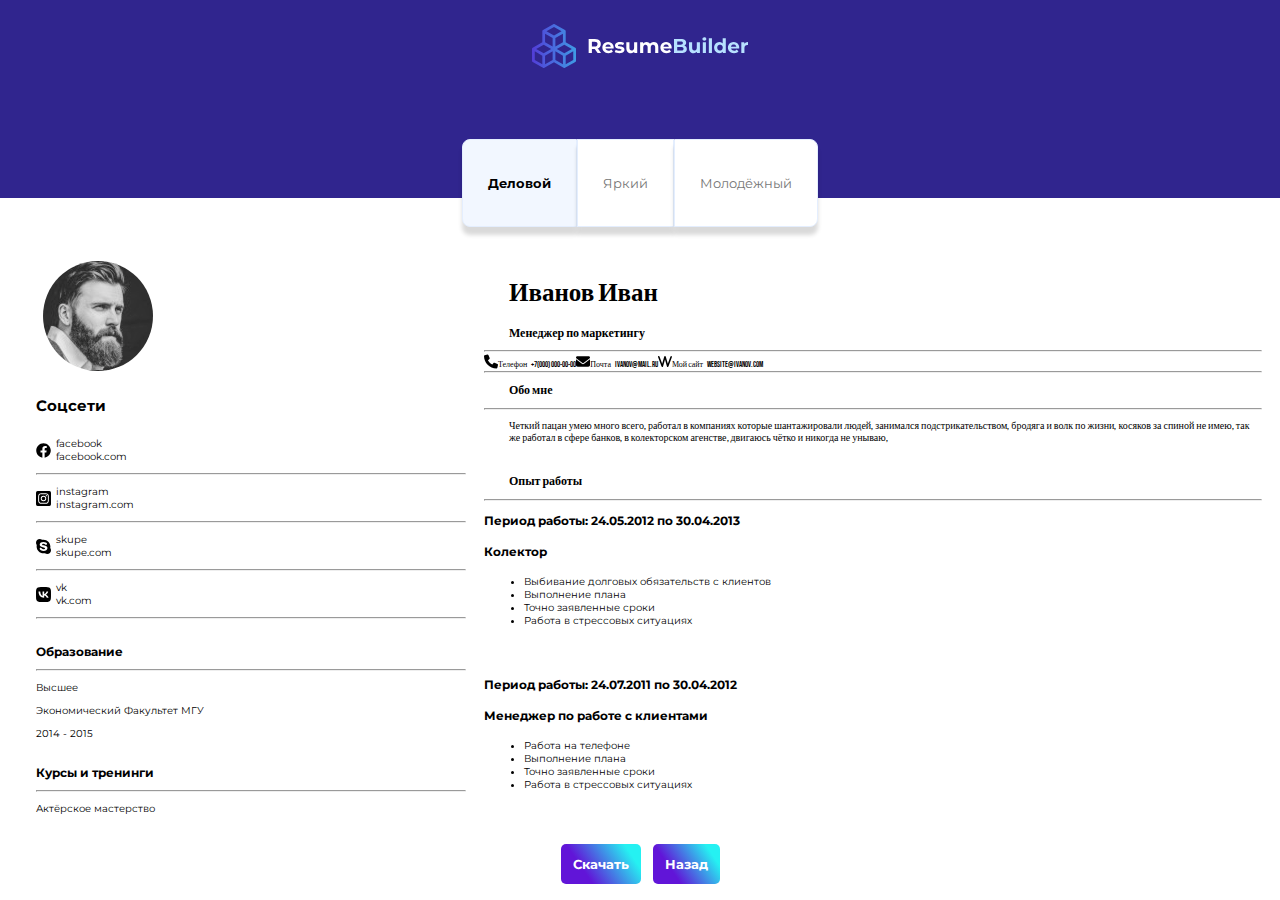
==== resume.html @ f96515b9 "fixed profil" ====
<!DOCTYPE html>
<html lang="en">

<head>
    <meta charset="UTF-8">
    <meta http-equiv="X-UA-Compatible" content="IE=edge">
    <meta name="viewport" content="width=device-width, initial-scale=1.0">
    <link rel="stylesheet" href="resume.css">
    <title>Resume-business</title>
</head>

<body>
    <div class="main-container">
        <section class="header">
            <img src="./images/logo.svg" alt="">
        </section>

        <section class="steps">
            <div class="steps-buttons">
                <button class="active-step" id="generalInfoBtn">Деловой</button>
                <button id="personalInfoBtn">Яркий</button>
                <button id="experienceBtn">Молодёжный</button>
            </div>
        </section>

        <section class="hero">

            <div class="left-info">
                <div class="foto"></div>

                <div class="social">
                    <h2>Соцсети</h2>

                    <div class="social-class">
                        <img src="./images/facebook.svg" width="15px" alt="">
                        <p>facebook <br> facebook.com</p>
                    </div>

                    <hr>

                    <div class="social-class">
                        <img src="./images/instagram.svg" width="15px" alt="">
                        <p>instagram <br> instagram.com</p>
                    </div>

                    <hr>

                    <div class="social-class">
                        <img src="./images/skype.svg" width="15px" alt="">
                        <p>skupe <br> skupe.com</p>
                    </div>

                    <hr>

                    <div class="social-class">
                        <img src="./images/vk.svg" width="15px" alt="">
                        <p>vk <br> vk.com</p>
                    </div>

                    <hr>

                    <div class="left-tabs">
                        <h2>Образование</h2>
                    </div>

                    <hr>

                    <p>Высшее</p>
                    <p>Экономический Факультет МГУ</p>
                    <p>2014 - 2015</p>

                    <div class="left-tabs">
                        <h2>Курсы и тренинги</h2>
                    </div>

                    <hr>

                    <p>Актёрское мастерство</p>
                    <p>2014 - 2015</p>


                    <div class="left-tabs">
                        <h2>Личные качества</h2>
                    </div>

                    <hr>

                    <p>Пунктуален, общителен, стрессоустойчив, доброжелателен, лоялен </p>

                </div>
            </div>

            <div class="right-info">
                <h1>Иванов Иван</h1>
                <h2>Менеджер по маркетингу</h2>

                <hr>

                <div class="contact">

                    <img src="./images/phone.svg" width="14px" alt="">
                    <section class="contact-info">
                        <p>Телефон</p>
                        <p>+7(000) 000-00-00</p>
                    </section>

                    <img src="./images/Email.svg" width="14px" alt="">
                    <section class="contact-info">
                        <p>Почта</p>
                        <p>Ivanov@mail.ru</p>
                    </section>

                    <img src="./images/website.svg" width="14px" alt="">
                    <section class="contact-info">
                        <p>Мой сайт</p>
                        <p>website@ivanov.com</p>
                    </section>

                </div>

                <hr>


                <h2>Обо мне</h2>

                <hr>

                <div class="about">
                    <p>Четкий пацан умею много всего, работал в компаниях которые шантажировали людей, занимался
                        подстрикательством, бродяга и волк по жизни, косяков за спиной не имею, так же работал в сфере
                        банков, в колекторском агенстве, двигаюсь чётко и никогда не унываю, </p>
                </div>

                <h2>Опыт работы</h2>

                <hr>

                <h3>Период работы: 24.05.2012 по 30.04.2013</h3>
                <h4>Колектор</h4>

                <div class="exp-class">
                    <ul>
                        <li>Выбивание долговых обязательств с клиентов</li>
                        <li>Выполнение плана</li>
                        <li>Точно заявленные сроки</li>
                        <li>Работа в стрессовых ситуациях</li>
                    </ul>
                </div>

                <h3>Период работы: 24.07.2011 по 30.04.2012</h3>
                <h4>Менеджер по работе с клиентами</h4>

                <div class="exp-class">
                    <ul>
                        <li>Работа на телефоне</li>
                        <li>Выполнение плана</li>
                        <li>Точно заявленные сроки</li>
                        <li>Работа в стрессовых ситуациях</li>
                    </ul>
                </div>

            </div>

        </section>

        <section class="footer">
            <button>Скачать</button>
            <button>Назад</button>
        </section>
    </div>
</body>

</html>
---- resume.css ----
@import url('https://fonts.googleapis.com/css2?family=Montserrat:wght@400;600;700&display=swap');
@import url('https://fonts.googleapis.com/css2?family=Bebas+Neue&display=swap');

*{
    box-sizing: border-box;
    /* outline: solid 1px rgb(153, 147, 147); */
    font-family: 'Montserrat', sans-serif;
}
    

body{
    margin: 0;
}

html{
    width: 100%; 
    height: 100%
}

.main-container{
    display: flex;
    /* justify-content: center; */
    flex-direction: column;
    height: 100vh; /* Fallback for browsers that do not support Custom Properties */
    height: calc(var(--vh, 1vh) * 100);
}

/* Header */
.main-container .header{
    display: flex;
    justify-content: center;
    align-items: center;
    background: #30258E;
    width: 100%;
    padding-top: 24px;
    padding-bottom: 130px;
}

input[type="text"],
input[type="date"],
select{
    padding: 18px;
    border-radius: 8px;
    border: solid 2px #E4EEFE;
    background: #f2f7ff;
    filter: drop-shadow(0px 4px 4px rgba(0, 0, 0, 0.1));
    font-weight: 400;
    font-size: 15px;
}



input:focus{
    background: white;
    border: 2px solid #A6C8FF;
    outline: none;
}

/* End Header */

/* steps */

.steps{
    display: flex;
    justify-content: center;
    margin-top: -75px;
}

.steps-buttons{
    display: flex;
    overflow-x: auto;
    max-width: 100vw;
    padding: 16px;
    gap: 0px;
}

.steps-buttons button:first-child{
    border-top-left-radius: 8px;
    border-bottom-left-radius: 8px;
}

.steps-buttons button:last-child{
    border-top-right-radius: 8px;
    border-bottom-right-radius: 8px;
}

.steps-buttons button{
    box-shadow: 0px 8px 4px rgba(0, 0, 0, 0.15);
    border: none;
    outline: none;
    padding: 35px 25px;
    background: white;
    border: 1px solid #E4EEFE;
    color: #777;
    cursor: pointer;
    margin: 0;
}

.steps-buttons .active-step{
    background: #f2f7ff;
    font-weight: 700;
    color: black;
}

/* End steps */

/* hero */

.hero{
    display: flex;
    justify-content: center;
    width: 100%;
    padding: 18px;
    gap: 18px;
    overflow-y: auto;
}

/* End hero */

hr{
    margin: 0;
}

/* left-info */

.left-info{
    display: block;
    width: 660px;
    height: 105px;
}

.foto{
    margin-left: 25px;
    margin-bottom: -95px;
    width: 110px;
    height: 110px;
    border-radius: 100%;
    background: url(./images/Favicon/brut\ foto.png);
}

.left-tabs h2{
    margin-top: 25px;
    font-size: 12px;
}

.left-info .social{
    margin-top: 120px;
    padding-left: 18px;
    font-size: 10px;
}

.social-class{
    display: flex;
    align-items: center;
    gap: 5px;
}

.social p{
    display: block;
}

.contact{
    display: flex;
}

.contact .contact-info p{
    display: inline-block;
    align-items: center;
    margin: auto;
    padding-left: 0px;
    font-size: 8px;
}

/* End left-info */

/* right-info */


.right-info{
    display: inline;
    gap: 24px;
}

.right-info h1{
    font-size: 25px;
    padding-left: 25px;
    font-family: 'Bebas Neue', cursive;
}

.right-info h2{
    font-size: 12px;
    padding-left: 25px;
    font-family: 'Bebas Neue', cursive;
}

.right-info p{
    font-size: 10px;
    padding-left: 25px;
    font-family: 'Bebas Neue', cursive;
}

.right-info .about{
   margin-bottom: 30px;
}

.right-info h3{
    font-size: 12px;
}

.right-info h4{
    font-size: 12px;
}

.exp-class{
    margin-bottom: 50px;
}

.exp-class li{
    font-size: 10px;
}

/* End right-info */

/* btn */

.footer{
    display: flex;
    justify-content: center;
    gap: 12px;
    padding: 16px;
    cursor: pointer;
    bottom: 0;
}

.footer button{
    background: linear-gradient(55.75deg, #6115D8 29.75%, #25F1F2 84.23%);
    color: rgb(255, 255, 255);
    padding: 12px;
    border-radius: 5px;
    border: none;
    font-weight: 700;
    cursor: pointer;
}

/* End btn */
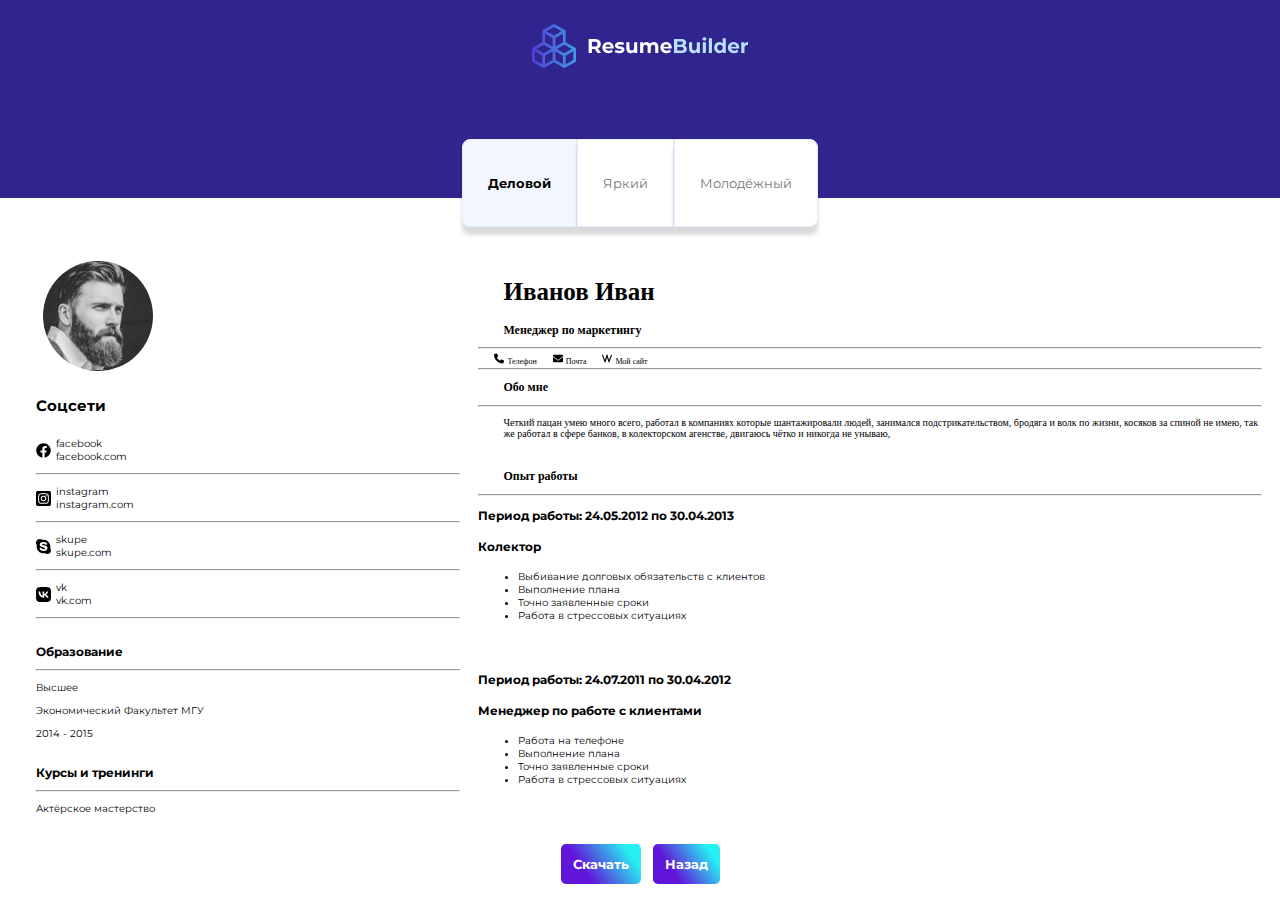
==== commit 44e53925: "fixed profil" ====
--- a/resume.html
+++ b/resume.html
@@ -101,19 +101,16 @@
                     <img src="./images/phone.svg" width="14px" alt="">
                     <section class="contact-info">
                         <p>Телефон</p>
-                        <p>+7(000) 000-00-00</p>
                     </section>
 
                     <img src="./images/Email.svg" width="14px" alt="">
                     <section class="contact-info">
                         <p>Почта</p>
-                        <p>Ivanov@mail.ru</p>
                     </section>
 
                     <img src="./images/website.svg" width="14px" alt="">
                     <section class="contact-info">
                         <p>Мой сайт</p>
-                        <p>website@ivanov.com</p>
                     </section>
 
                 </div>
--- a/resume.css
+++ b/resume.css
@@ -1,5 +1,4 @@
 @import url('https://fonts.googleapis.com/css2?family=Montserrat:wght@400;600;700&display=swap');
-@import url('https://fonts.googleapis.com/css2?family=Bebas+Neue&display=swap');
 
 *{
     box-sizing: border-box;
@@ -48,8 +47,6 @@
     font-size: 15px;
 }
 
-
-
 input:focus{
     background: white;
     border: 2px solid #A6C8FF;
@@ -167,8 +164,13 @@
     display: inline-block;
     align-items: center;
     margin: auto;
-    padding-left: 0px;
+    padding-left: 1px;
     font-size: 8px;
+}
+
+.contact img{
+    margin-left: 14px;
+    padding: 2px;
 }
 
 /* End left-info */
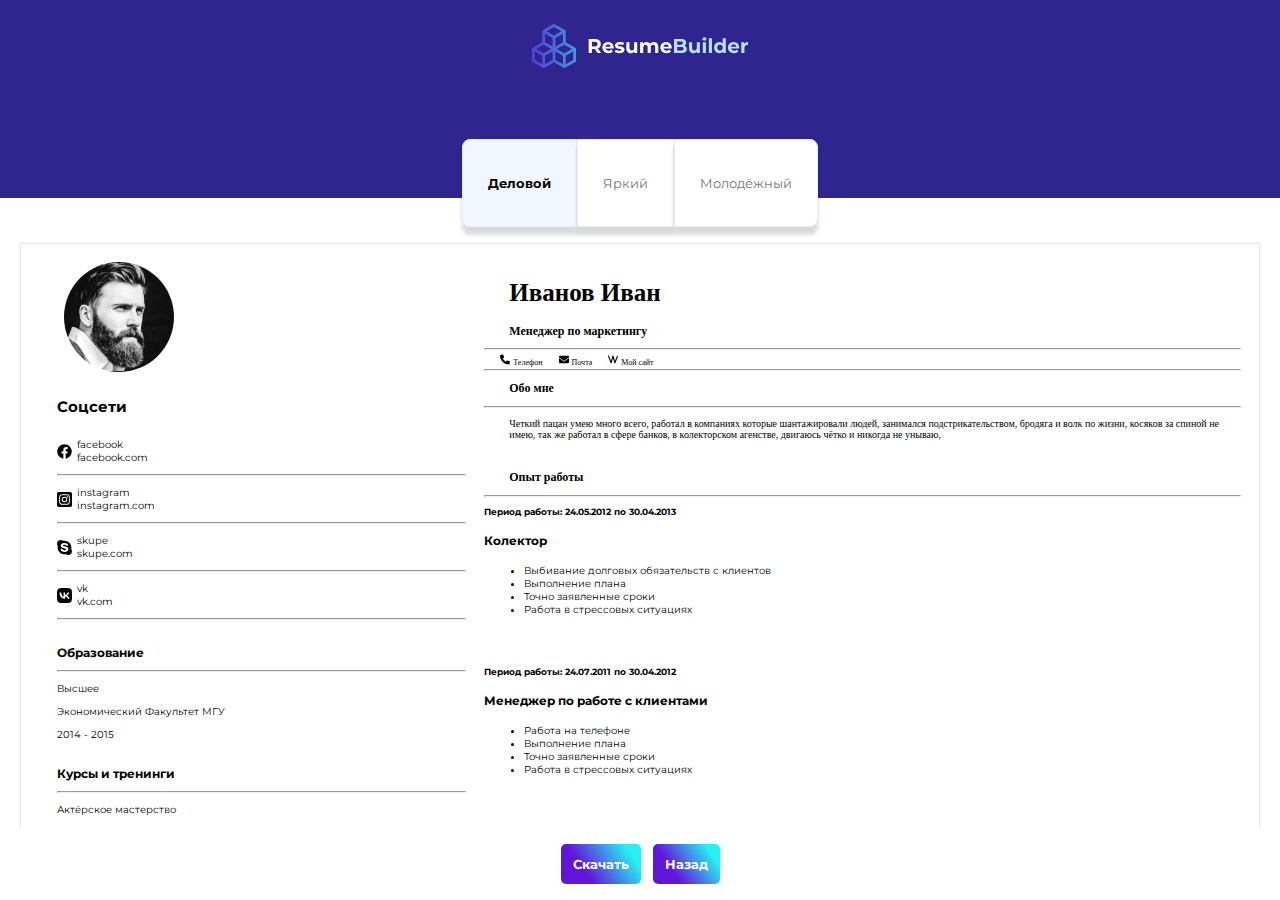
==== commit 8a90052b: "resume size" ====
--- a/resume.html
+++ b/resume.html
@@ -23,140 +23,146 @@
             </div>
         </section>
 
-        <section class="hero">
+        <section class="resume-container">
+            <section class="resume-size">
+                <section class="resume1">
 
-            <div class="left-info">
-                <div class="foto"></div>
+                    <div class="left-info">
+                        <div class="foto"></div>
 
-                <div class="social">
-                    <h2>Соцсети</h2>
+                        <div class="social">
+                            <h2>Соцсети</h2>
 
-                    <div class="social-class">
-                        <img src="./images/facebook.svg" width="15px" alt="">
-                        <p>facebook <br> facebook.com</p>
+                            <div class="social-class">
+                                <img src="./images/facebook.svg" width="15px" alt="">
+                                <p>facebook <br> facebook.com</p>
+                            </div>
+
+                            <hr>
+
+                            <div class="social-class">
+                                <img src="./images/instagram.svg" width="15px" alt="">
+                                <p>instagram <br> instagram.com</p>
+                            </div>
+
+                            <hr>
+
+                            <div class="social-class">
+                                <img src="./images/skype.svg" width="15px" alt="">
+                                <p>skupe <br> skupe.com</p>
+                            </div>
+
+                            <hr>
+
+                            <div class="social-class">
+                                <img src="./images/vk.svg" width="15px" alt="">
+                                <p>vk <br> vk.com</p>
+                            </div>
+
+                            <hr>
+
+                            <div class="left-tabs">
+                                <h2>Образование</h2>
+                            </div>
+
+                            <hr>
+
+                            <p>Высшее</p>
+                            <p>Экономический Факультет МГУ</p>
+                            <p>2014 - 2015</p>
+
+                            <div class="left-tabs">
+                                <h2>Курсы и тренинги</h2>
+                            </div>
+
+                            <hr>
+
+                            <p>Актёрское мастерство</p>
+                            <p>2014 - 2015</p>
+
+
+                            <div class="left-tabs">
+                                <h2>Личные качества</h2>
+                            </div>
+
+                            <hr>
+
+                            <p>Пунктуален, общителен, стрессоустойчив, доброжелателен, лоялен </p>
+
+                        </div>
                     </div>
 
-                    <hr>
+                    <div class="right-info">
+                        <h1>Иванов Иван</h1>
+                        <h2>Менеджер по маркетингу</h2>
 
-                    <div class="social-class">
-                        <img src="./images/instagram.svg" width="15px" alt="">
-                        <p>instagram <br> instagram.com</p>
+                        <hr>
+
+                        <div class="contact">
+
+                            <img src="./images/phone.svg" width="14px" alt="">
+                            <section class="contact-info">
+                                <p>Телефон</p>
+                            </section>
+
+                            <img src="./images/Email.svg" width="14px" alt="">
+                            <section class="contact-info">
+                                <p>Почта</p>
+                            </section>
+
+                            <img src="./images/website.svg" width="14px" alt="">
+                            <section class="contact-info">
+                                <p>Мой сайт</p>
+                            </section>
+
+                        </div>
+
+                        <hr>
+
+
+                        <h2>Обо мне</h2>
+
+                        <hr>
+
+                        <div class="about">
+                            <p>Четкий пацан умею много всего, работал в компаниях которые шантажировали людей, занимался
+                                подстрикательством, бродяга и волк по жизни, косяков за спиной не имею, так же работал в
+                                сфере
+                                банков, в колекторском агенстве, двигаюсь чётко и никогда не унываю, </p>
+                        </div>
+
+                        <h2>Опыт работы</h2>
+
+                        <hr>
+
+                        <h3>Период работы: 24.05.2012 по 30.04.2013</h3>
+                        <h4>Колектор</h4>
+
+                        <div class="exp-class">
+                            <ul>
+                                <li>Выбивание долговых обязательств с клиентов</li>
+                                <li>Выполнение плана</li>
+                                <li>Точно заявленные сроки</li>
+                                <li>Работа в стрессовых ситуациях</li>
+                            </ul>
+                        </div>
+
+                        <h3>Период работы: 24.07.2011 по 30.04.2012</h3>
+                        <h4>Менеджер по работе с клиентами</h4>
+
+                        <div class="exp-class">
+                            <ul>
+                                <li>Работа на телефоне</li>
+                                <li>Выполнение плана</li>
+                                <li>Точно заявленные сроки</li>
+                                <li>Работа в стрессовых ситуациях</li>
+                            </ul>
+                        </div>
+
                     </div>
 
-                    <hr>
-
-                    <div class="social-class">
-                        <img src="./images/skype.svg" width="15px" alt="">
-                        <p>skupe <br> skupe.com</p>
-                    </div>
-
-                    <hr>
-
-                    <div class="social-class">
-                        <img src="./images/vk.svg" width="15px" alt="">
-                        <p>vk <br> vk.com</p>
-                    </div>
-
-                    <hr>
-
-                    <div class="left-tabs">
-                        <h2>Образование</h2>
-                    </div>
-
-                    <hr>
-
-                    <p>Высшее</p>
-                    <p>Экономический Факультет МГУ</p>
-                    <p>2014 - 2015</p>
-
-                    <div class="left-tabs">
-                        <h2>Курсы и тренинги</h2>
-                    </div>
-
-                    <hr>
-
-                    <p>Актёрское мастерство</p>
-                    <p>2014 - 2015</p>
-
-
-                    <div class="left-tabs">
-                        <h2>Личные качества</h2>
-                    </div>
-
-                    <hr>
-
-                    <p>Пунктуален, общителен, стрессоустойчив, доброжелателен, лоялен </p>
-
-                </div>
-            </div>
-
-            <div class="right-info">
-                <h1>Иванов Иван</h1>
-                <h2>Менеджер по маркетингу</h2>
-
-                <hr>
-
-                <div class="contact">
-
-                    <img src="./images/phone.svg" width="14px" alt="">
-                    <section class="contact-info">
-                        <p>Телефон</p>
-                    </section>
-
-                    <img src="./images/Email.svg" width="14px" alt="">
-                    <section class="contact-info">
-                        <p>Почта</p>
-                    </section>
-
-                    <img src="./images/website.svg" width="14px" alt="">
-                    <section class="contact-info">
-                        <p>Мой сайт</p>
-                    </section>
-
-                </div>
-
-                <hr>
-
-
-                <h2>Обо мне</h2>
-
-                <hr>
-
-                <div class="about">
-                    <p>Четкий пацан умею много всего, работал в компаниях которые шантажировали людей, занимался
-                        подстрикательством, бродяга и волк по жизни, косяков за спиной не имею, так же работал в сфере
-                        банков, в колекторском агенстве, двигаюсь чётко и никогда не унываю, </p>
-                </div>
-
-                <h2>Опыт работы</h2>
-
-                <hr>
-
-                <h3>Период работы: 24.05.2012 по 30.04.2013</h3>
-                <h4>Колектор</h4>
-
-                <div class="exp-class">
-                    <ul>
-                        <li>Выбивание долговых обязательств с клиентов</li>
-                        <li>Выполнение плана</li>
-                        <li>Точно заявленные сроки</li>
-                        <li>Работа в стрессовых ситуациях</li>
-                    </ul>
-                </div>
-
-                <h3>Период работы: 24.07.2011 по 30.04.2012</h3>
-                <h4>Менеджер по работе с клиентами</h4>
-
-                <div class="exp-class">
-                    <ul>
-                        <li>Работа на телефоне</li>
-                        <li>Выполнение плана</li>
-                        <li>Точно заявленные сроки</li>
-                        <li>Работа в стрессовых ситуациях</li>
-                    </ul>
-                </div>
-
-            </div>
+                </section>
+            </section>
 
         </section>
 
--- a/resume.css
+++ b/resume.css
@@ -101,15 +101,27 @@
 
 /* End steps */
 
-/* hero */
-
-.hero{
-    display: flex;
+/* Resume */
+
+.resume-container{
+    overflow: auto;
+    width: 100vw;
+}
+
+.resume-size{
+    width: 1240px;
+    height: 1754px;
+    border: solid 1px rgba(0, 0, 0, 0.1);
+    margin:  0 auto;
+}
+
+.resume1{
+    display: flex;
+
     justify-content: center;
     width: 100%;
     padding: 18px;
     gap: 18px;
-    overflow-y: auto;
 }
 
 /* End hero */
@@ -206,7 +218,7 @@
 }
 
 .right-info h3{
-    font-size: 12px;
+    font-size: 9px;
 }
 
 .right-info h4{
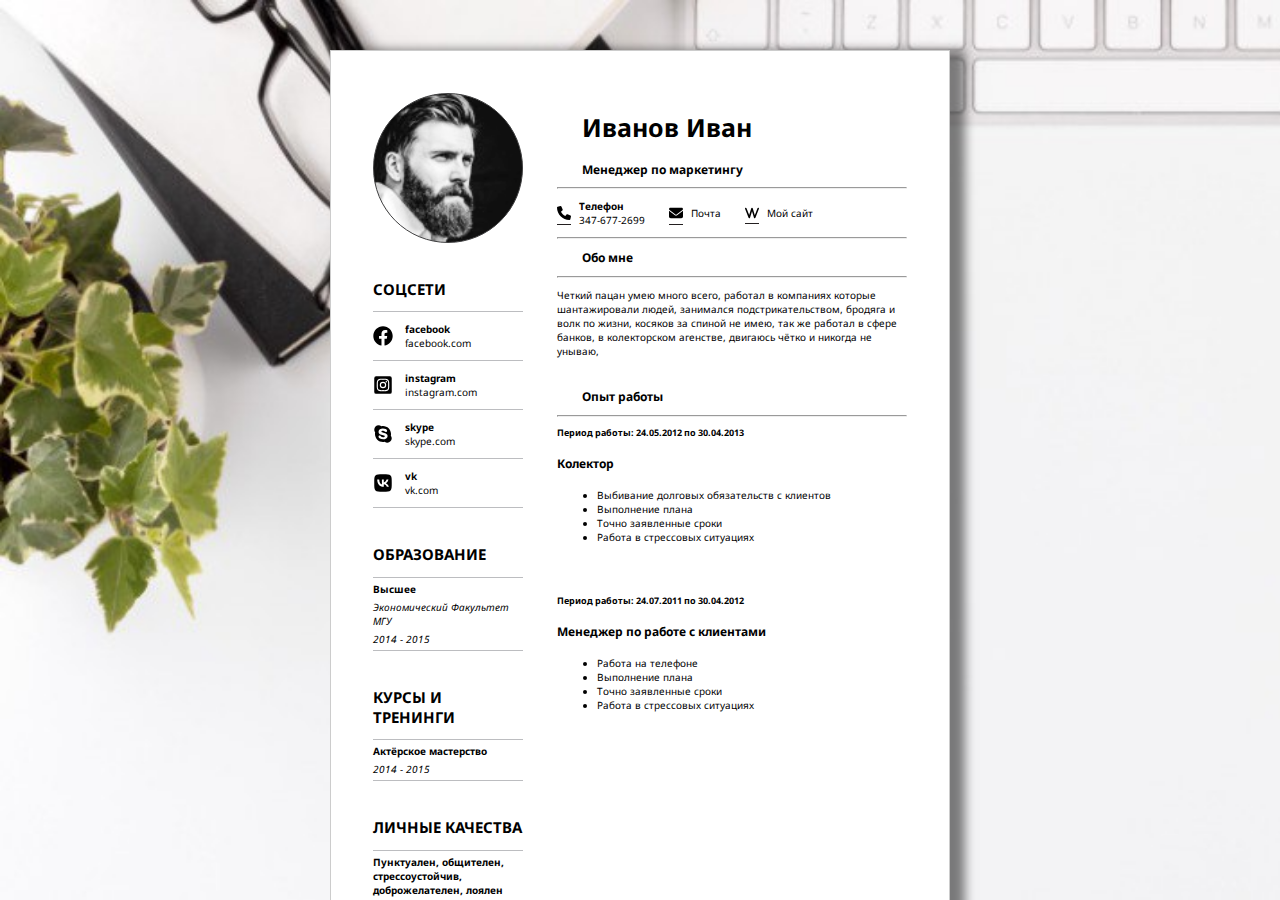
==== commit ac712040: "resume size" ====
--- a/resume.html
+++ b/resume.html
@@ -11,7 +11,7 @@
 
 <body>
     <div class="main-container">
-        <section class="header">
+        <!-- <section class="header">
             <img src="./images/logo.svg" alt="">
         </section>
 
@@ -21,7 +21,7 @@
                 <button id="personalInfoBtn">Яркий</button>
                 <button id="experienceBtn">Молодёжный</button>
             </div>
-        </section>
+        </section> -->
 
         <section class="resume-container">
             <section class="resume-size">
@@ -30,66 +30,54 @@
                     <div class="left-info">
                         <div class="foto"></div>
 
-                        <div class="social">
-                            <h2>Соцсети</h2>
+                        <div class="left-info-section">
+                            <h2>СОЦСЕТИ</h2>
 
-                            <div class="social-class">
-                                <img src="./images/facebook.svg" width="15px" alt="">
-                                <p>facebook <br> facebook.com</p>
+                            <div class="social">
+                                <img src="./images/facebook.svg" alt="">
+                                <p><span>facebook</span> <br> facebook.com</p>
                             </div>
 
-                            <hr>
-
-                            <div class="social-class">
-                                <img src="./images/instagram.svg" width="15px" alt="">
-                                <p>instagram <br> instagram.com</p>
+                            <div class="social">
+                                <img src="./images/instagram.svg" alt="">
+                                <p><span>instagram</span> <br> instagram.com</p>
                             </div>
 
-                            <hr>
-
-                            <div class="social-class">
-                                <img src="./images/skype.svg" width="15px" alt="">
-                                <p>skupe <br> skupe.com</p>
+                            <div class="social">
+                                <img src="./images/skype.svg" alt="">
+                                <p><span>skype</span> <br> skype.com</p>
                             </div>
 
-                            <hr>
+                            <div class="social">
+                                <img src="./images/vk.svg" alt="">
+                                <p><span>vk</span> <br> vk.com</p>
+                            </div>
+                        </div>
 
-                            <div class="social-class">
-                                <img src="./images/vk.svg" width="15px" alt="">
-                                <p>vk <br> vk.com</p>
+                        <div class="left-info-section">
+                            <h2>ОБРАЗОВАНИЕ</h2>
+                            <div class="text">
+                                <p>Высшее</p>
+                                <p>Экономический Факультет МГУ</p>
+                                <p>2014 - 2015</p>
                             </div>
+                        </div>
 
-                            <hr>
+                        <div class="left-info-section">
+                            <h2>КУРСЫ И ТРЕНИНГИ</h2>
+                            <div class="text">
+                                <p>Актёрское мастерство</p>
+                                <p>2014 - 2015</p>
+                            </div>
+                        </div>
 
-                            <div class="left-tabs">
-                                <h2>Образование</h2>
+                        <div class="left-info-section">
+                            <h2>ЛИЧНЫЕ КАЧЕСТВА</h2>
+                            <div class="text">
+                                <p>Пунктуален, общителен, стрессоустойчив, доброжелателен, лоялен </p>
                             </div>
+                        </div>
 
-                            <hr>
-
-                            <p>Высшее</p>
-                            <p>Экономический Факультет МГУ</p>
-                            <p>2014 - 2015</p>
-
-                            <div class="left-tabs">
-                                <h2>Курсы и тренинги</h2>
-                            </div>
-
-                            <hr>
-
-                            <p>Актёрское мастерство</p>
-                            <p>2014 - 2015</p>
-
-
-                            <div class="left-tabs">
-                                <h2>Личные качества</h2>
-                            </div>
-
-                            <hr>
-
-                            <p>Пунктуален, общителен, стрессоустойчив, доброжелателен, лоялен </p>
-
-                        </div>
                     </div>
 
                     <div class="right-info">
@@ -100,18 +88,19 @@
 
                         <div class="contact">
 
-                            <img src="./images/phone.svg" width="14px" alt="">
+
                             <section class="contact-info">
-                                <p>Телефон</p>
+                                <img src="./images/phone.svg" width="14px" alt="">
+                                <p><span>Телефон</span> <br> 347-677-2699</p>
                             </section>
 
-                            <img src="./images/Email.svg" width="14px" alt="">
                             <section class="contact-info">
+                                <img src="./images/Email.svg" width="14px" alt="">
                                 <p>Почта</p>
                             </section>
 
-                            <img src="./images/website.svg" width="14px" alt="">
                             <section class="contact-info">
+                                <img src="./images/website.svg" width="14px" alt="">
                                 <p>Мой сайт</p>
                             </section>
 
@@ -166,10 +155,10 @@
 
         </section>
 
-        <section class="footer">
+        <!-- <section class="footer">
             <button>Скачать</button>
             <button>Назад</button>
-        </section>
+        </section> -->
     </div>
 </body>
 
--- a/resume.css
+++ b/resume.css
@@ -1,9 +1,9 @@
-@import url('https://fonts.googleapis.com/css2?family=Montserrat:wght@400;600;700&display=swap');
+@import url('https://fonts.googleapis.com/css2?family=Noto+Sans:ital,wght@0,400;0,600;0,700;1,400&display=swap');
 
 *{
     box-sizing: border-box;
     /* outline: solid 1px rgb(153, 147, 147); */
-    font-family: 'Montserrat', sans-serif;
+    font-family: 'Noto Sans', sans-serif;
 }
     
 
@@ -106,22 +106,28 @@
 .resume-container{
     overflow: auto;
     width: 100vw;
-}
-
+    padding: 50px;
+    background: url(./images/photo/back6.jpg);
+    background-repeat: no-repeat;
+    background-size: cover;
+    
+}
 .resume-size{
-    width: 1240px;
-    height: 1754px;
-    border: solid 1px rgba(0, 0, 0, 0.1);
+    width: 620px;
+    min-height: 877px;
+    border: solid 1px rgba(0, 0, 0, 0.2);
     margin:  0 auto;
+    box-shadow: 15px 0px 10px rgba(0, 0, 0, 0.5);
+    background: white
 }
 
 .resume1{
     display: flex;
-
     justify-content: center;
     width: 100%;
-    padding: 18px;
-    gap: 18px;
+    padding: 42px;
+    gap: 34px;
+    font-family: 'Noto Sans', sans-serif;
 }
 
 /* End hero */
@@ -133,56 +139,87 @@
 /* left-info */
 
 .left-info{
-    display: block;
-    width: 660px;
-    height: 105px;
+    width: 155px;
 }
 
 .foto{
-    margin-left: 25px;
-    margin-bottom: -95px;
-    width: 110px;
-    height: 110px;
-    border-radius: 100%;
-    background: url(./images/Favicon/brut\ foto.png);
-}
-
-.left-tabs h2{
-    margin-top: 25px;
-    font-size: 12px;
-}
-
-.left-info .social{
-    margin-top: 120px;
-    padding-left: 18px;
+    /* margin-left: 25px; */
+    /* margin-bottom: -95px; */
+    width: 150px;
+    height: 150px;
+    border-radius: 250px;
+    background: url(./images/photo/brut.png);
+    background-size: cover;
+    background-position: center;
+    background-repeat: no-repeat;
+    border: 1px solid #404041;
+}
+
+
+.left-info .left-info-section{
+    margin-top: 36px;
     font-size: 10px;
 }
 
-.social-class{
+.social{
     display: flex;
     align-items: center;
-    gap: 5px;
-}
-
-.social p{
-    display: block;
+    gap: 12px;
+    border-bottom: 1px solid #BCBDC0;
+}
+
+.social:nth-child(2) {
+    border-top: 1px solid #BCBDC0;
+}
+
+.text{
+    border-bottom: 1px solid #BCBDC0;
+    font-style: italic;
+}
+
+.text p{
+    margin: 4px 0;
+}
+
+.text:nth-child(2) {
+    border-top: 1px solid #BCBDC0;
+}
+
+.text p:first-child{
+    font-style: normal;
+    font-weight: bold;
+}
+
+.left-info-section p span{
+    font-weight: bolder;
+}
+
+
+.left-info-section img{
+    width: 20px;
+    height: 20px;
 }
 
 .contact{
     display: flex;
-}
-
-.contact .contact-info p{
-    display: inline-block;
+    gap: 24px;
+}
+
+.contact .contact-info{
+    display: flex;
+    gap: 8px;
     align-items: center;
-    margin: auto;
-    padding-left: 1px;
-    font-size: 8px;
+    /* font-size: 8px; */
+}
+
+.contact .contact-info p span{
+    font-weight: bolder;
 }
 
 .contact img{
-    margin-left: 14px;
-    padding: 2px;
+    border-bottom: solid 1px #231F20;
+    padding: 4px 0;
+    /* padding: 2px; */
 }
 
 /* End left-info */
@@ -198,19 +235,16 @@
 .right-info h1{
     font-size: 25px;
     padding-left: 25px;
-    font-family: 'Bebas Neue', cursive;
 }
 
 .right-info h2{
     font-size: 12px;
     padding-left: 25px;
-    font-family: 'Bebas Neue', cursive;
 }
 
 .right-info p{
     font-size: 10px;
-    padding-left: 25px;
-    font-family: 'Bebas Neue', cursive;
+    /* padding-left: 25px; */
 }
 
 .right-info .about{
@@ -256,4 +290,5 @@
     cursor: pointer;
 }
 
-/* End btn */+/* End btn */
+
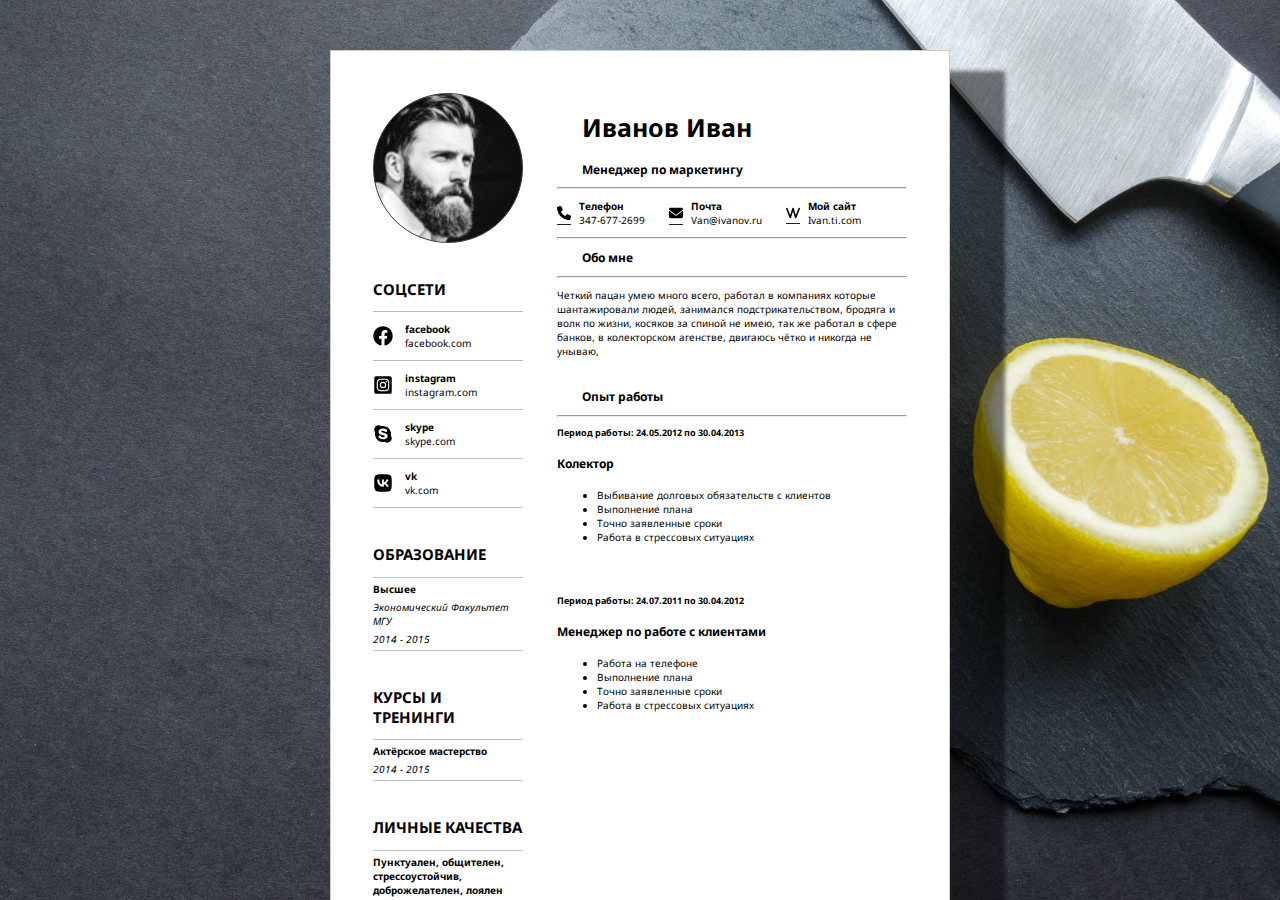
==== commit 427681a1: "resume size" ====
--- a/resume.html
+++ b/resume.html
@@ -96,12 +96,12 @@
 
                             <section class="contact-info">
                                 <img src="./images/Email.svg" width="14px" alt="">
-                                <p>Почта</p>
+                                <p><span>Почта</span> <br> Van@ivanov.ru</p>
                             </section>
 
                             <section class="contact-info">
                                 <img src="./images/website.svg" width="14px" alt="">
-                                <p>Мой сайт</p>
+                                <p><span>Мой сайт</span> <br> Ivan.ti.com</p>
                             </section>
 
                         </div>
--- a/resume.css
+++ b/resume.css
@@ -107,7 +107,7 @@
     overflow: auto;
     width: 100vw;
     padding: 50px;
-    background: url(./images/photo/back6.jpg);
+    background: url(./images/photo/back7.jpg);
     background-repeat: no-repeat;
     background-size: cover;
     
@@ -117,7 +117,7 @@
     min-height: 877px;
     border: solid 1px rgba(0, 0, 0, 0.2);
     margin:  0 auto;
-    box-shadow: 15px 0px 10px rgba(0, 0, 0, 0.5);
+    box-shadow: 55px 21px 4px rgba(0, 0, 0, 0.5);
     background: white
 }
 
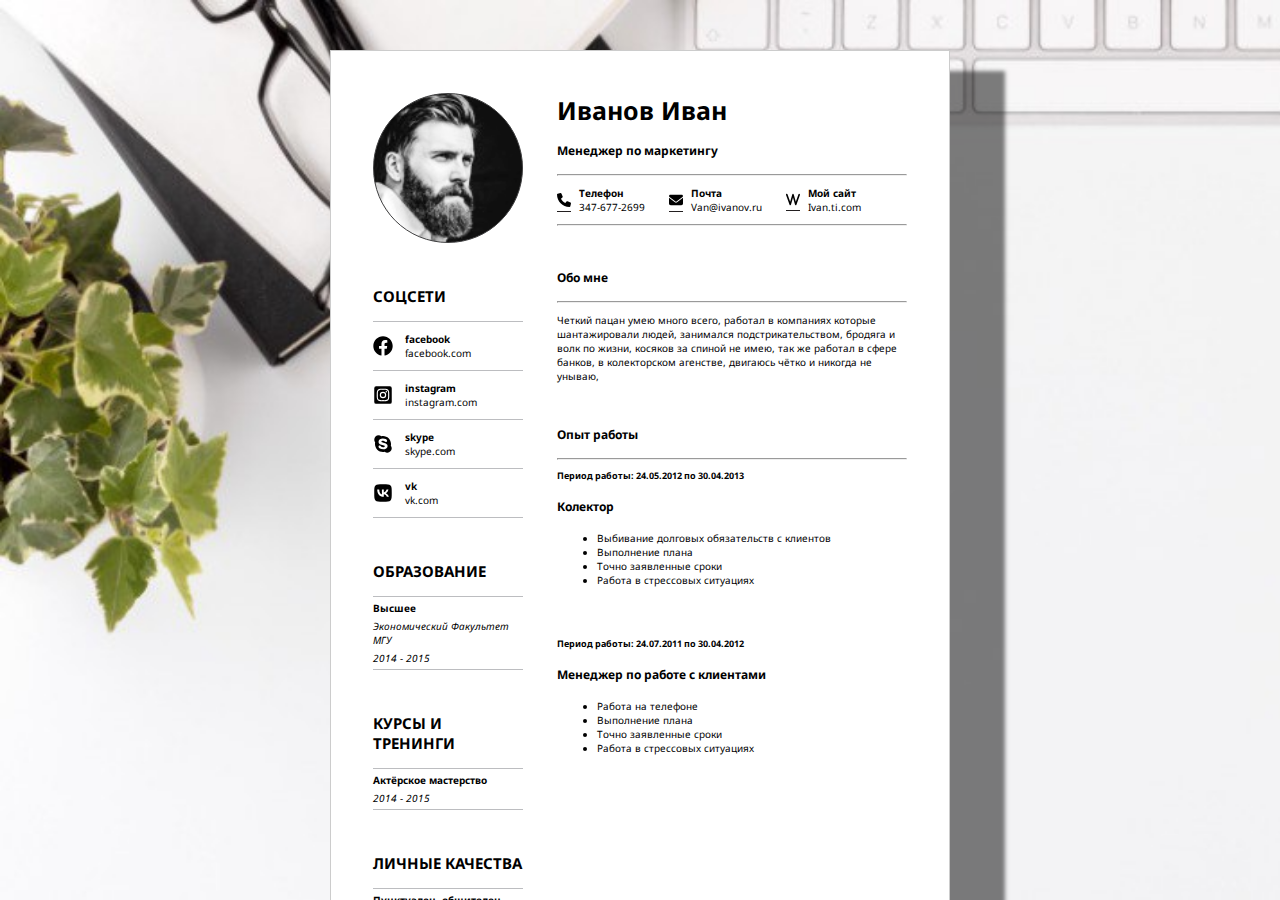
==== commit f3897265: "resume ficsed" ====
--- a/resume.html
+++ b/resume.html
@@ -82,7 +82,10 @@
 
                     <div class="right-info">
                         <h1>Иванов Иван</h1>
-                        <h2>Менеджер по маркетингу</h2>
+                        <section class="work-post">
+                            <h2>Менеджер по маркетингу</h2>
+                        </section>
+
 
                         <hr>
 
--- a/resume.css
+++ b/resume.css
@@ -107,7 +107,7 @@
     overflow: auto;
     width: 100vw;
     padding: 50px;
-    background: url(./images/photo/back7.jpg);
+    background: url(./images/photo/back6.jpg);
     background-repeat: no-repeat;
     background-size: cover;
     
@@ -205,6 +205,14 @@
     gap: 24px;
 }
 
+.work-post h2{
+    margin: 15px 0 15px; 
+}
+
+h2{
+   margin: 43px 0 15px; 
+}
+
 .contact .contact-info{
     display: flex;
     gap: 8px;
@@ -228,18 +236,16 @@
 
 
 .right-info{
-    display: inline;
-    gap: 24px;
+    
 }
 
 .right-info h1{
     font-size: 25px;
-    padding-left: 25px;
+    margin: 0
 }
 
 .right-info h2{
     font-size: 12px;
-    padding-left: 25px;
 }
 
 .right-info p{
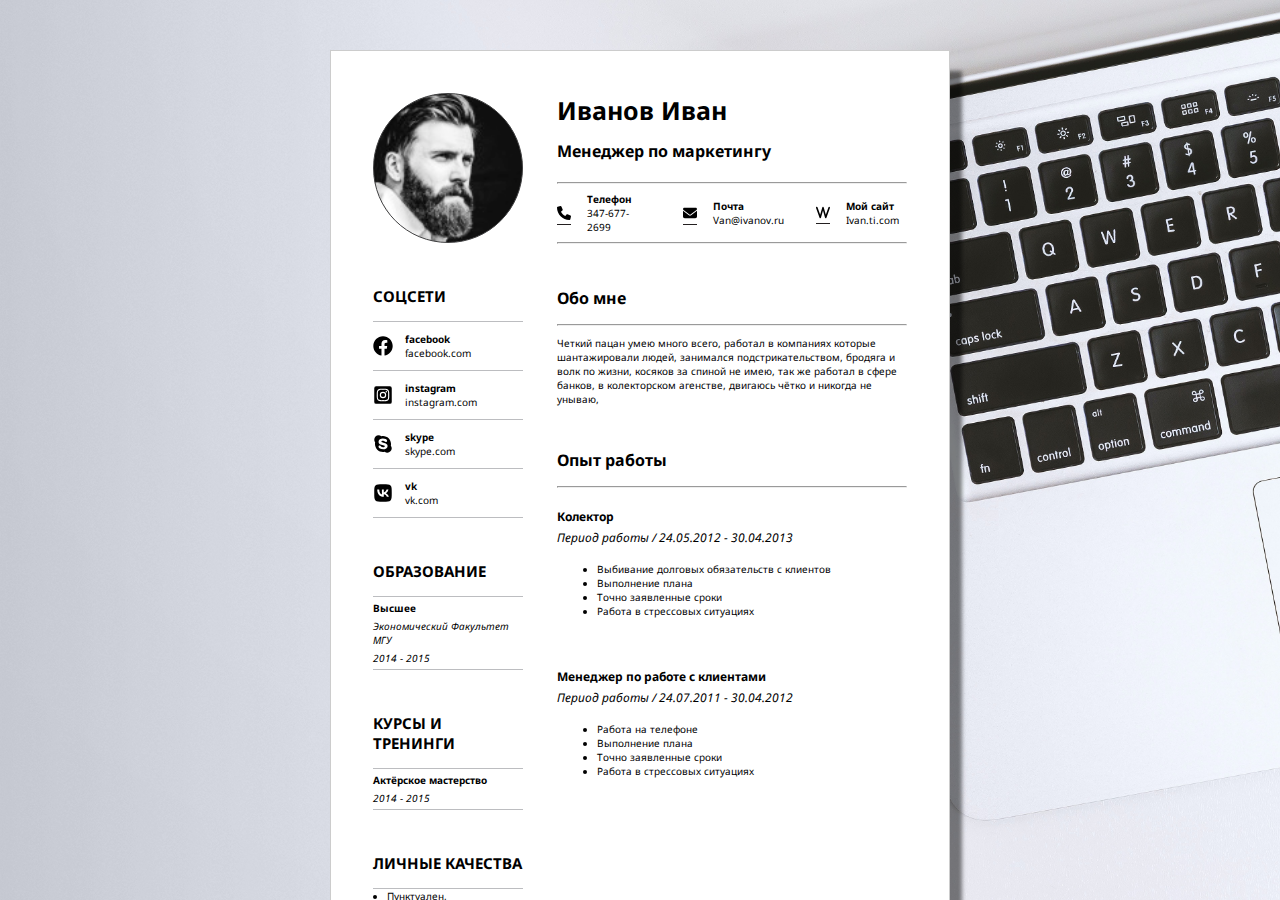
==== commit f47610fa: "resume ficsed" ====
--- a/resume.html
+++ b/resume.html
@@ -74,7 +74,13 @@
                         <div class="left-info-section">
                             <h2>ЛИЧНЫЕ КАЧЕСТВА</h2>
                             <div class="text">
-                                <p>Пунктуален, общителен, стрессоустойчив, доброжелателен, лоялен </p>
+                                <ul>
+                                    <li>Пунктуален,</li>
+                                    <li>Общителен,</li>
+                                    <li>Стрессоустойчив,</li>
+                                    <li>Доброжелателен,</li>
+                                    <li>Лоялен,</li>
+                                </ul>
                             </div>
                         </div>
 
@@ -127,8 +133,8 @@
 
                         <hr>
 
-                        <h3>Период работы: 24.05.2012 по 30.04.2013</h3>
                         <h4>Колектор</h4>
+                        <h3>Период работы / 24.05.2012 - 30.04.2013</h3>
 
                         <div class="exp-class">
                             <ul>
@@ -139,8 +145,8 @@
                             </ul>
                         </div>
 
-                        <h3>Период работы: 24.07.2011 по 30.04.2012</h3>
                         <h4>Менеджер по работе с клиентами</h4>
+                        <h3>Период работы / 24.07.2011 - 30.04.2012</h3>
 
                         <div class="exp-class">
                             <ul>
--- a/resume.css
+++ b/resume.css
@@ -107,7 +107,7 @@
     overflow: auto;
     width: 100vw;
     padding: 50px;
-    background: url(./images/photo/back6.jpg);
+    background: url(./images/photo/back8.jpg);
     background-repeat: no-repeat;
     background-size: cover;
     
@@ -117,7 +117,7 @@
     min-height: 877px;
     border: solid 1px rgba(0, 0, 0, 0.2);
     margin:  0 auto;
-    box-shadow: 55px 21px 4px rgba(0, 0, 0, 0.5);
+    box-shadow: 12px 21px 4px rgba(0, 0, 0, 0.5);
     background: white
 }
 
@@ -177,6 +177,12 @@
     font-style: italic;
 }
 
+.text ul{
+    padding: 0px 14px;
+    font-style: normal;
+    margin: 0;
+}
+
 .text p{
     margin: 4px 0;
 }
@@ -205,8 +211,14 @@
     gap: 24px;
 }
 
+.right-info .work-post h2{ 
+    font-size: 16px;
+
+}
+
 .work-post h2{
-    margin: 15px 0 15px; 
+    margin: 13px 0 20px; 
+    font-size: 52px;
 }
 
 h2{
@@ -218,6 +230,10 @@
     gap: 8px;
     align-items: center;
     /* font-size: 8px; */
+}
+
+.contact .contact-info p{
+    margin: 8px;
 }
 
 .contact .contact-info p span{
@@ -234,18 +250,13 @@
 
 /* right-info */
 
-
-.right-info{
-    
-}
-
 .right-info h1{
     font-size: 25px;
     margin: 0
 }
 
 .right-info h2{
-    font-size: 12px;
+    font-size: 16px;
 }
 
 .right-info p{
@@ -258,11 +269,15 @@
 }
 
 .right-info h3{
-    font-size: 9px;
+    font-size: 12px;
+    font-style: italic;
+    font-weight: normal;
+    margin: 4px 0;
 }
 
 .right-info h4{
     font-size: 12px;
+    margin: 20px 0 0px;
 }
 
 .exp-class{
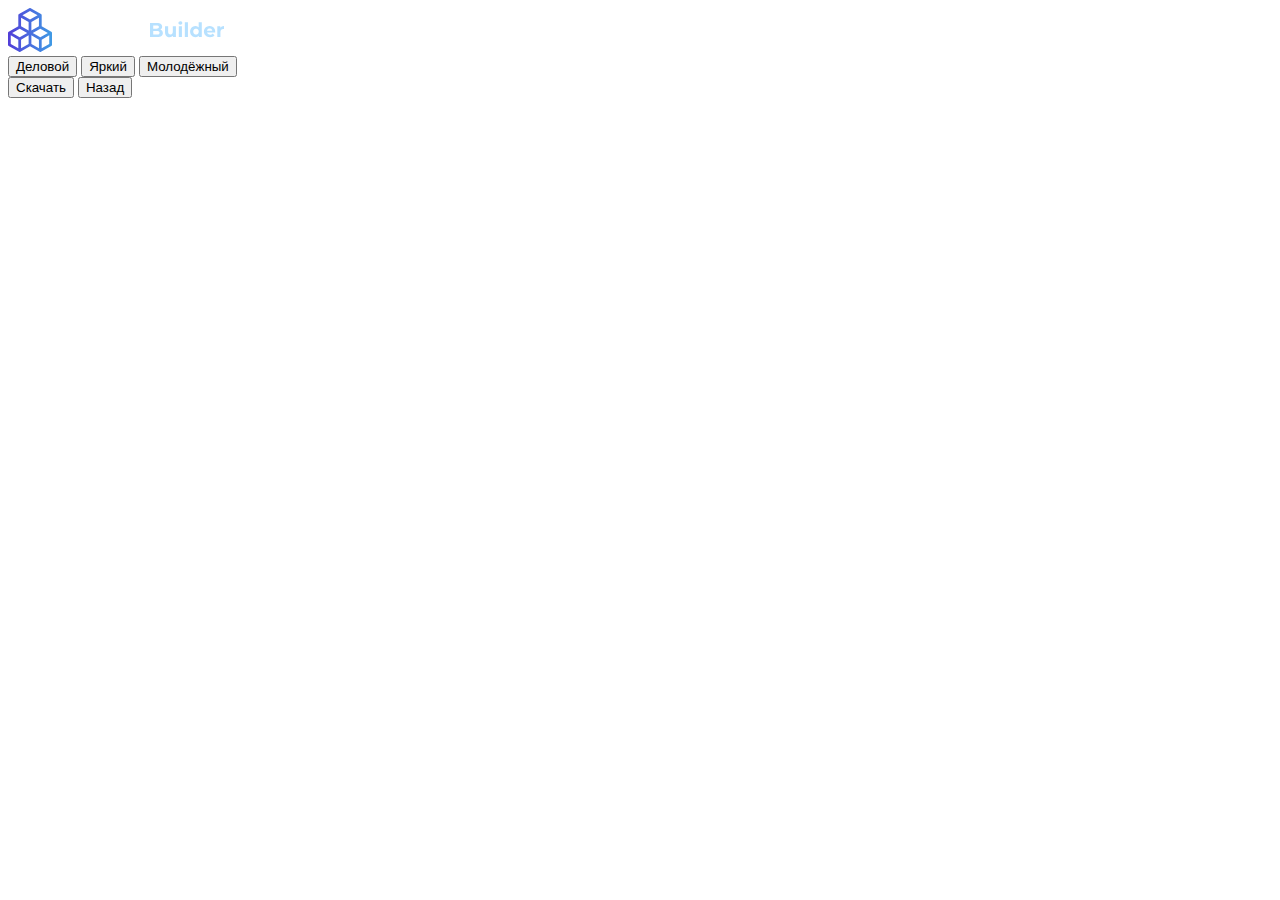
==== commit b99bca88: "resume ficsed" ====
--- a/resume.html
+++ b/resume.html
@@ -11,7 +11,7 @@
 
 <body>
     <div class="main-container">
-        <!-- <section class="header">
+        <section class="header">
             <img src="./images/logo.svg" alt="">
         </section>
 
@@ -21,7 +21,7 @@
                 <button id="personalInfoBtn">Яркий</button>
                 <button id="experienceBtn">Молодёжный</button>
             </div>
-        </section> -->
+        </section>
 
         <section class="resume-container">
             <section class="resume-size">
@@ -164,10 +164,10 @@
 
         </section>
 
-        <!-- <section class="footer">
+        <section class="footer">
             <button>Скачать</button>
             <button>Назад</button>
-        </section> -->
+        </section>
     </div>
 </body>
 
--- a/resume.css
+++ b/resume.css
@@ -1,105 +1,3 @@
-@import url('https://fonts.googleapis.com/css2?family=Noto+Sans:ital,wght@0,400;0,600;0,700;1,400&display=swap');
-
-*{
-    box-sizing: border-box;
-    /* outline: solid 1px rgb(153, 147, 147); */
-    font-family: 'Noto Sans', sans-serif;
-}
-    
-
-body{
-    margin: 0;
-}
-
-html{
-    width: 100%; 
-    height: 100%
-}
-
-.main-container{
-    display: flex;
-    /* justify-content: center; */
-    flex-direction: column;
-    height: 100vh; /* Fallback for browsers that do not support Custom Properties */
-    height: calc(var(--vh, 1vh) * 100);
-}
-
-/* Header */
-.main-container .header{
-    display: flex;
-    justify-content: center;
-    align-items: center;
-    background: #30258E;
-    width: 100%;
-    padding-top: 24px;
-    padding-bottom: 130px;
-}
-
-input[type="text"],
-input[type="date"],
-select{
-    padding: 18px;
-    border-radius: 8px;
-    border: solid 2px #E4EEFE;
-    background: #f2f7ff;
-    filter: drop-shadow(0px 4px 4px rgba(0, 0, 0, 0.1));
-    font-weight: 400;
-    font-size: 15px;
-}
-
-input:focus{
-    background: white;
-    border: 2px solid #A6C8FF;
-    outline: none;
-}
-
-/* End Header */
-
-/* steps */
-
-.steps{
-    display: flex;
-    justify-content: center;
-    margin-top: -75px;
-}
-
-.steps-buttons{
-    display: flex;
-    overflow-x: auto;
-    max-width: 100vw;
-    padding: 16px;
-    gap: 0px;
-}
-
-.steps-buttons button:first-child{
-    border-top-left-radius: 8px;
-    border-bottom-left-radius: 8px;
-}
-
-.steps-buttons button:last-child{
-    border-top-right-radius: 8px;
-    border-bottom-right-radius: 8px;
-}
-
-.steps-buttons button{
-    box-shadow: 0px 8px 4px rgba(0, 0, 0, 0.15);
-    border: none;
-    outline: none;
-    padding: 35px 25px;
-    background: white;
-    border: 1px solid #E4EEFE;
-    color: #777;
-    cursor: pointer;
-    margin: 0;
-}
-
-.steps-buttons .active-step{
-    background: #f2f7ff;
-    font-weight: 700;
-    color: black;
-}
-
-/* End steps */
 
 /* Resume */
 
@@ -110,7 +8,8 @@
     background: url(./images/photo/back8.jpg);
     background-repeat: no-repeat;
     background-size: cover;
-    
+    margin-top: -50px;
+    display: none;
 }
 .resume-size{
     width: 620px;
@@ -177,8 +76,15 @@
     font-style: italic;
 }
 
+
 .text ul{
-    padding: 0px 14px;
+    padding: 16px 13px;
+    font-style: normal;
+    margin: 0;
+}
+
+.text li{
+    padding: 4px 13px;
     font-style: normal;
     margin: 0;
 }
@@ -199,7 +105,6 @@
 .left-info-section p span{
     font-weight: bolder;
 }
-
 
 .left-info-section img{
     width: 20px;
@@ -288,28 +193,4 @@
     font-size: 10px;
 }
 
-/* End right-info */
-
-/* btn */
-
-.footer{
-    display: flex;
-    justify-content: center;
-    gap: 12px;
-    padding: 16px;
-    cursor: pointer;
-    bottom: 0;
-}
-
-.footer button{
-    background: linear-gradient(55.75deg, #6115D8 29.75%, #25F1F2 84.23%);
-    color: rgb(255, 255, 255);
-    padding: 12px;
-    border-radius: 5px;
-    border: none;
-    font-weight: 700;
-    cursor: pointer;
-}
-
-/* End btn */
-
+/* End right-info */